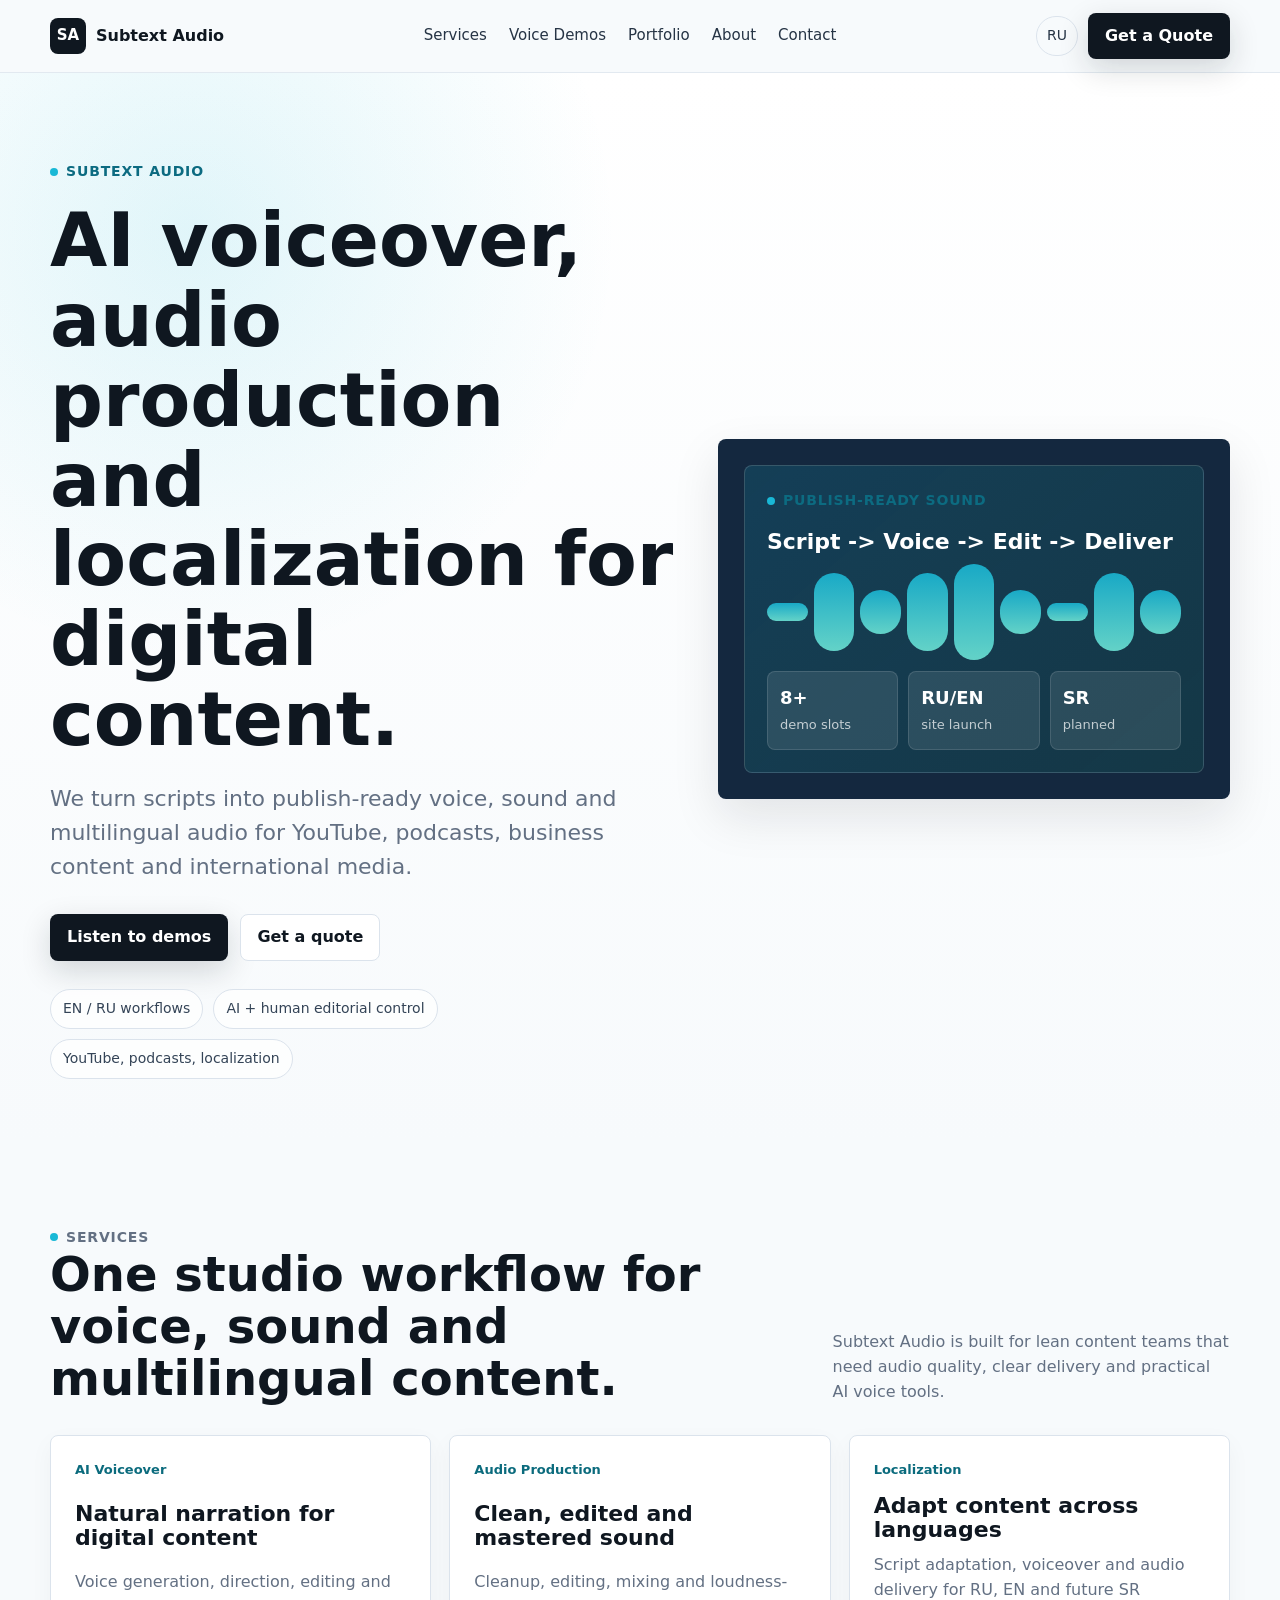
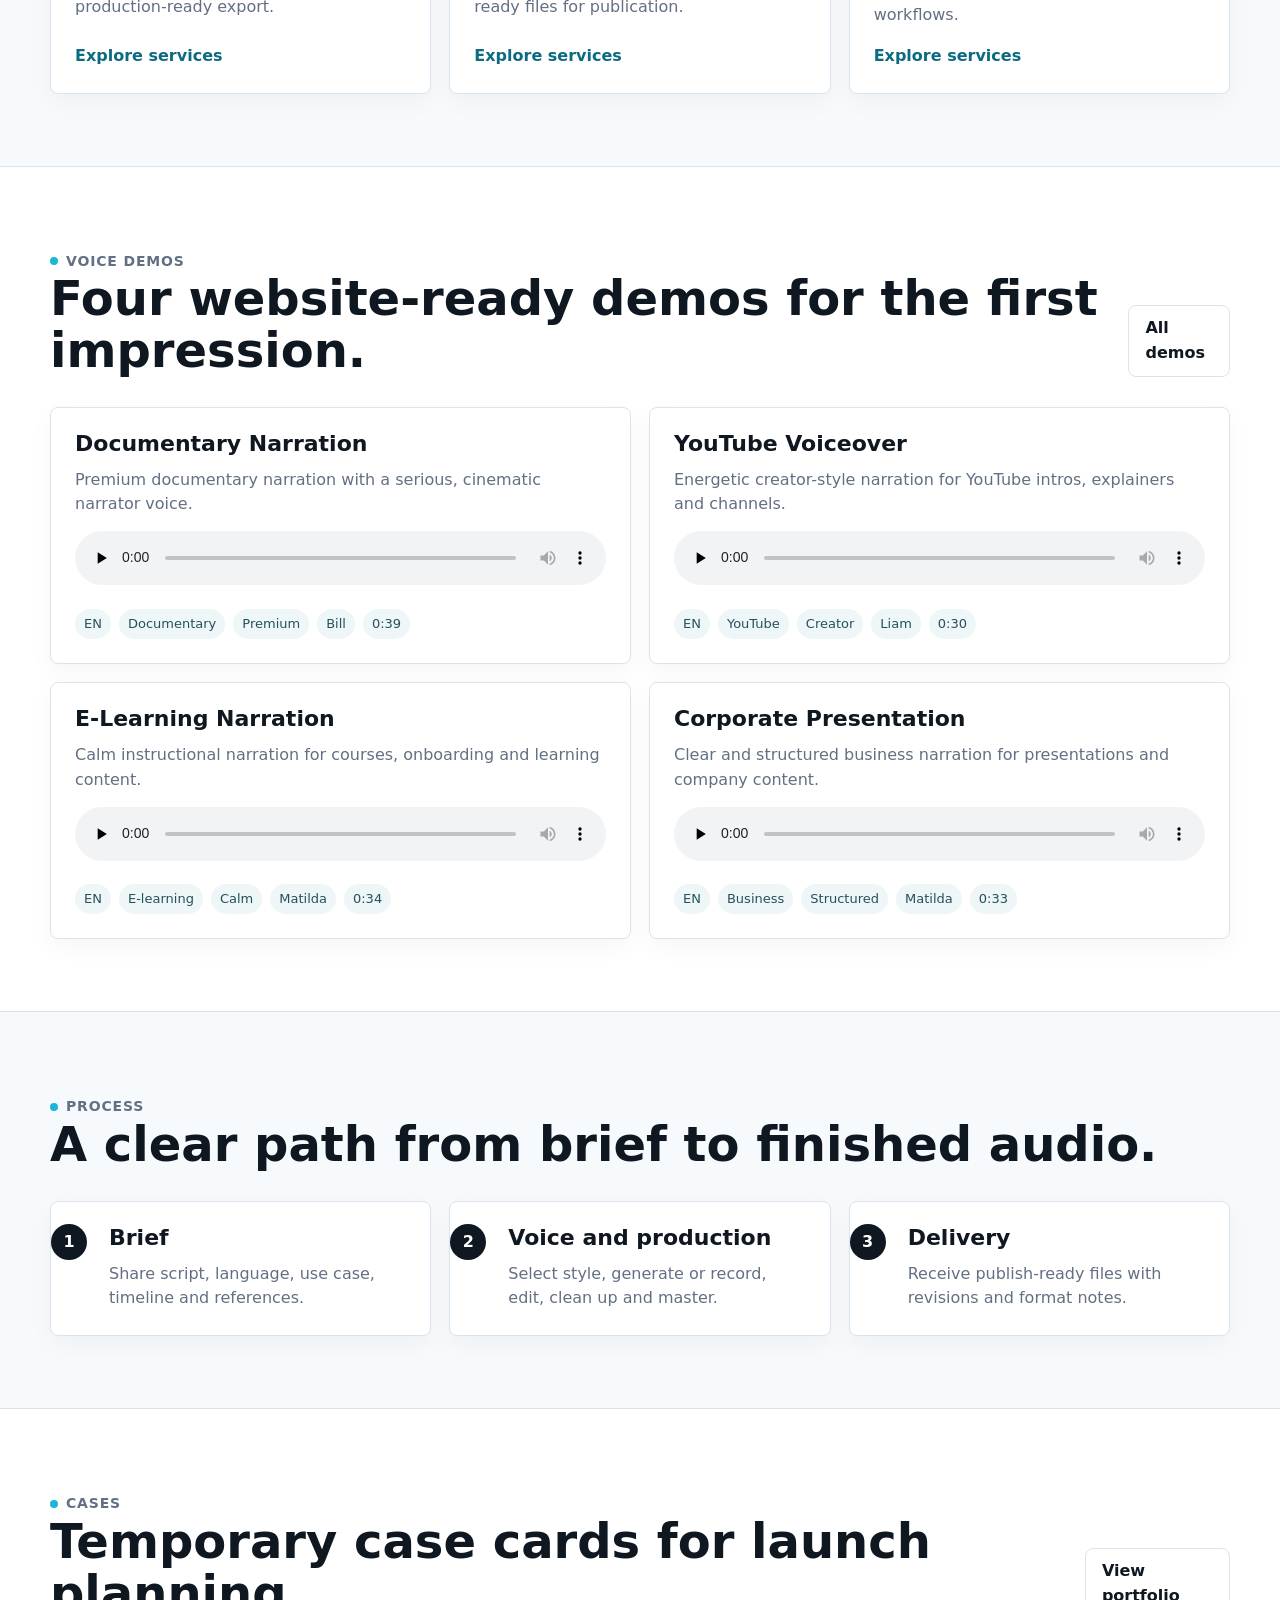
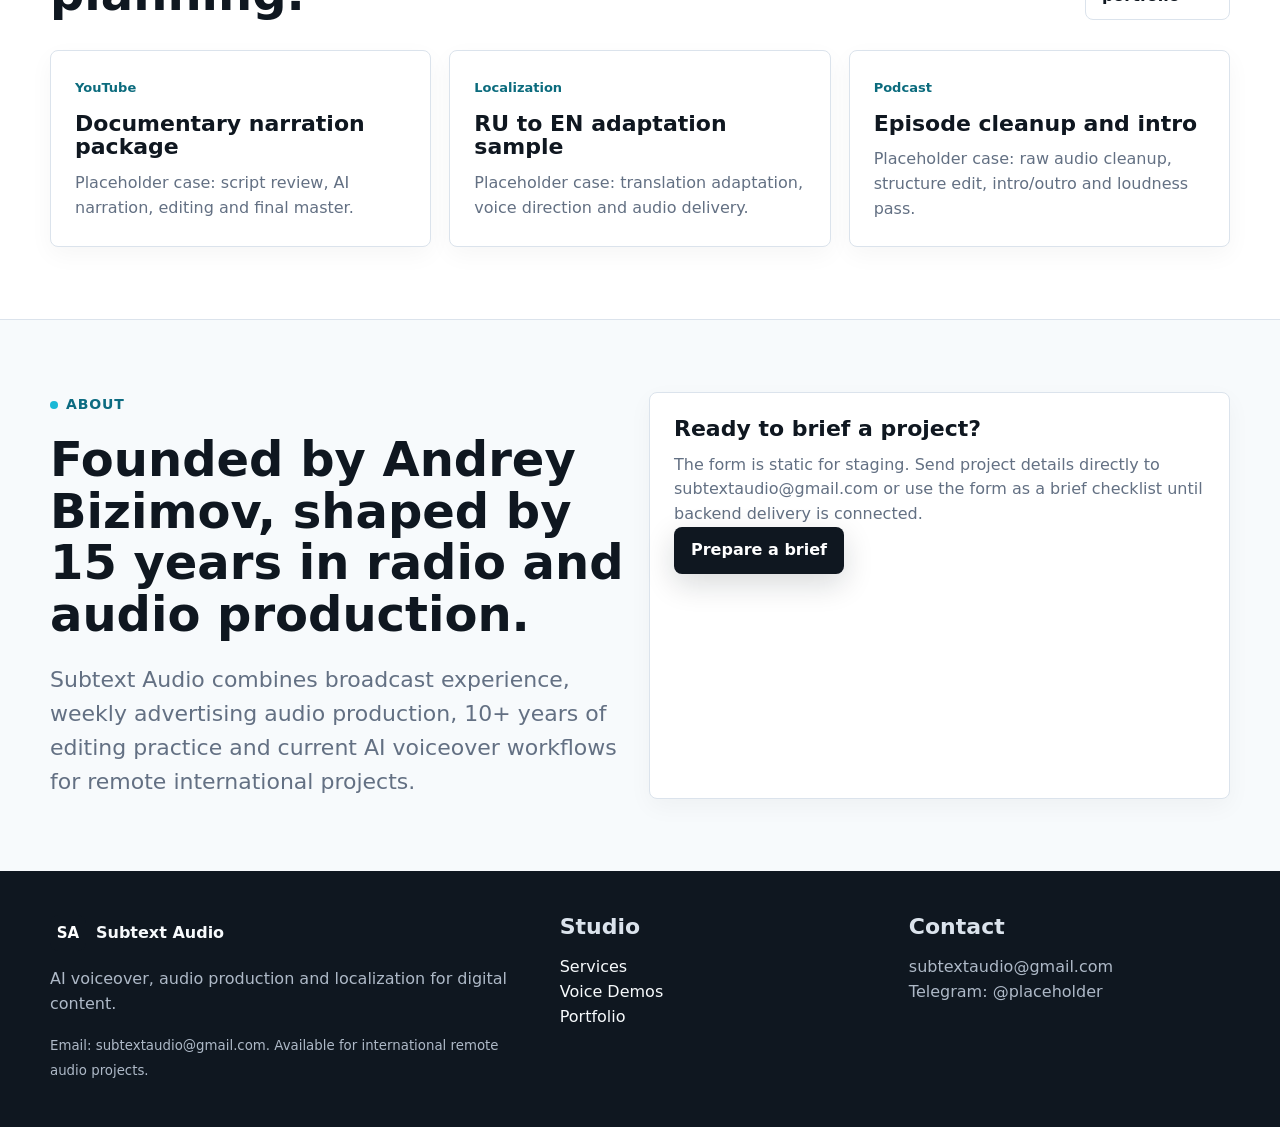
==== index.html @ ca8faf4f "Add files via upload" ====
﻿<!doctype html>
<html lang="en">
<head>
  <meta charset="utf-8">
  <meta name="viewport" content="width=device-width, initial-scale=1">
  <title>Subtext Audio - AI Voiceover, Audio Production & Localization</title>
  <meta name="description" content="AI voiceover, audio production and localization for YouTube, podcasts, business content and international media.">
  <meta name="robots" content="index, follow">
  <meta property="og:title" content="Subtext Audio - AI Voiceover, Audio Production & Localization">
  <meta property="og:description" content="AI voiceover, audio production and localization for YouTube, podcasts, business content and international media.">
  <meta property="og:type" content="website">
  <meta property="og:site_name" content="Subtext Audio">
  <link rel="icon" href="assets/images/subtext-audio-mark.svg" type="image/svg+xml">
  <link rel="stylesheet" href="assets/css/style.css">
</head>
<body>
<a class="skip-link" href="#main">Skip to content</a>
<header class="site-header">
  <div class="container navbar">
    <a class="brand" href="index.html" aria-label="Subtext Audio home"><span class="brand-mark">SA</span><span>Subtext Audio</span></a>
    <button class="menu-toggle" type="button" data-menu-toggle aria-expanded="false">Menu</button>
    <nav class="nav-links" data-nav-links aria-label="Main navigation">
      <a href="services/index.html">Services</a>
      <a href="voice-demos/index.html">Voice Demos</a>
      <a href="portfolio/index.html">Portfolio</a>
      <a href="about/index.html">About</a>
      <a href="contact/index.html">Contact</a>
    </nav>
    <div class="nav-actions">
      <a class="lang-link" href="ru/index.html">RU</a>
      <a class="button button-primary" href="contact/index.html#brief">Get a Quote</a>
    </div>
  </div>
</header>
<main id="main"><section class="hero"><div class="container hero-grid"><div><p class="eyebrow">Subtext Audio</p><h1>AI voiceover, audio production and localization for digital content.</h1><p class="lede">We turn scripts into publish-ready voice, sound and multilingual audio for YouTube, podcasts, business content and international media.</p><div class="hero-actions"><a class="button button-primary" href="voice-demos/index.html">Listen to demos</a><a class="button button-secondary" href="contact/index.html#brief">Get a quote</a></div><div class="trust-row"><span class="pill">EN / RU workflows</span><span class="pill">AI + human editorial control</span><span class="pill">YouTube, podcasts, localization</span></div></div><div class="sound-panel"><div class="screen"><div><p class="eyebrow">Publish-ready sound</p><h3>Script -> Voice -> Edit -> Deliver</h3></div><div class="wave" aria-hidden="true"><span></span><span></span><span></span><span></span><span></span><span></span><span></span><span></span><span></span></div><div class="panel-meta"><div><strong>8+</strong><span>demo slots</span></div><div><strong>RU/EN</strong><span>site launch</span></div><div><strong>SR</strong><span>planned</span></div></div></div></div></div></section>
<section class="section"><div class="container"><div class="section-head"><div><p class="eyebrow">Services</p><h2>One studio workflow for voice, sound and multilingual content.</h2></div><p>Subtext Audio is built for lean content teams that need audio quality, clear delivery and practical AI voice tools.</p></div><div class="grid grid-3"><article class="card service-card"><span class="tag">AI Voiceover</span><h3>Natural narration for digital content</h3><p>Voice generation, direction, editing and production-ready export.</p><a class="link-arrow" href="services/index.html">Explore services</a></article><article class="card service-card"><span class="tag">Audio Production</span><h3>Clean, edited and mastered sound</h3><p>Cleanup, editing, mixing and loudness-ready files for publication.</p><a class="link-arrow" href="services/index.html">Explore services</a></article><article class="card service-card"><span class="tag">Localization</span><h3>Adapt content across languages</h3><p>Script adaptation, voiceover and audio delivery for RU, EN and future SR workflows.</p><a class="link-arrow" href="services/index.html">Explore services</a></article></div></div></section>
<section class="section band"><div class="container"><div class="section-head"><div><p class="eyebrow">Voice demos</p><h2>Four website-ready demos for the first impression.</h2></div><a class="button button-secondary" href="voice-demos/index.html">All demos</a></div><div class="grid grid-2"><article class="card audio-card"><h3>Documentary Narration</h3><p>Premium documentary narration with a serious, cinematic narrator voice.</p><audio controls preload="none" src="assets/audio/documentary-narration-bill-northern-sea.mp3"></audio><div class="meta"><span>EN</span><span>Documentary</span><span>Premium</span><span>Bill</span><span>0:39</span></div></article><article class="card audio-card"><h3>YouTube Voiceover</h3><p>Energetic creator-style narration for YouTube intros, explainers and channels.</p><audio controls preload="none" src="assets/audio/youtube-voiceover-liam-history-intro.mp3"></audio><div class="meta"><span>EN</span><span>YouTube</span><span>Creator</span><span>Liam</span><span>0:30</span></div></article><article class="card audio-card"><h3>E-Learning Narration</h3><p>Calm instructional narration for courses, onboarding and learning content.</p><audio controls preload="none" src="assets/audio/e-learning-narration-matilda-learning-plan.mp3"></audio><div class="meta"><span>EN</span><span>E-learning</span><span>Calm</span><span>Matilda</span><span>0:34</span></div></article><article class="card audio-card"><h3>Corporate Presentation</h3><p>Clear and structured business narration for presentations and company content.</p><audio controls preload="none" src="assets/audio/corporate-presentation-matilda-strategy.mp3"></audio><div class="meta"><span>EN</span><span>Business</span><span>Structured</span><span>Matilda</span><span>0:33</span></div></article></div></div></section>
<section class="section"><div class="container"><div class="section-head"><div><p class="eyebrow">Process</p><h2>A clear path from brief to finished audio.</h2></div></div><div class="grid grid-3 steps"><article class="card step"><h3>Brief</h3><p>Share script, language, use case, timeline and references.</p></article><article class="card step"><h3>Voice and production</h3><p>Select style, generate or record, edit, clean up and master.</p></article><article class="card step"><h3>Delivery</h3><p>Receive publish-ready files with revisions and format notes.</p></article></div></div></section>
<section class="section band"><div class="container"><div class="section-head"><div><p class="eyebrow">Cases</p><h2>Temporary case cards for launch planning.</h2></div><a class="button button-secondary" href="portfolio/index.html">View portfolio</a></div><div class="grid grid-3"><article class="card"><span class="tag">YouTube</span><h3>Documentary narration package</h3><p>Placeholder case: script review, AI narration, editing and final master.</p></article><article class="card"><span class="tag">Localization</span><h3>RU to EN adaptation sample</h3><p>Placeholder case: translation adaptation, voice direction and audio delivery.</p></article><article class="card"><span class="tag">Podcast</span><h3>Episode cleanup and intro</h3><p>Placeholder case: raw audio cleanup, structure edit, intro/outro and loudness pass.</p></article></div></div></section>
<section class="section"><div class="container grid grid-2"><div><p class="eyebrow">About</p><h2>Founded by Andrey Bizimov, shaped by 15 years in radio and audio production.</h2><p class="lede">Subtext Audio combines broadcast experience, weekly advertising audio production, 10+ years of editing practice and current AI voiceover workflows for remote international projects.</p></div><div class="card"><h3>Ready to brief a project?</h3><p>The form is static for staging. Send project details directly to subtextaudio@gmail.com or use the form as a brief checklist until backend delivery is connected.</p><a class="button button-primary" href="contact/index.html#brief">Prepare a brief</a></div></div></section></main>
<footer class="footer">
  <div class="container footer-grid">
    <div>
      <a class="brand" href="index.html"><span class="brand-mark">SA</span><span>Subtext Audio</span></a>
      <p>AI voiceover, audio production and localization for digital content.</p>
      <small>Email: subtextaudio@gmail.com. Available for international remote audio projects.</small>
    </div>
    <div><h3>Studio</h3><p><a href="services/index.html">Services</a><br><a href="voice-demos/index.html">Voice Demos</a><br><a href="portfolio/index.html">Portfolio</a></p></div>
    <div><h3>Contact</h3><p>subtextaudio@gmail.com<br>Telegram: @placeholder</p></div>
  </div>
</footer>
<script src="assets/js/main.js"></script>
</body>
</html>
---- assets/css/style.css ----
﻿:root{--ink:#0f1720;--muted:#637083;--line:#dbe3ec;--paper:#f7fafc;--white:#fff;--cyan:#19b8d6;--green:#18a77a;--navy:#14283f;--shadow:0 18px 48px rgba(15,23,32,.10);--radius:8px;--max:1180px}*{box-sizing:border-box}html{scroll-behavior:smooth}body{margin:0;font-family:Inter,ui-sans-serif,system-ui,-apple-system,BlinkMacSystemFont,"Segoe UI",sans-serif;color:var(--ink);background:var(--paper);line-height:1.55}a{color:inherit;text-decoration:none}img,svg{max-width:100%;display:block}.container{width:min(100% - 40px,var(--max));margin:0 auto}.skip-link{position:absolute;left:-999px;top:8px;background:var(--ink);color:#fff;padding:8px 12px;z-index:20}.skip-link:focus{left:8px}.site-header{position:sticky;top:0;z-index:10;background:rgba(247,250,252,.92);backdrop-filter:blur(14px);border-bottom:1px solid rgba(219,227,236,.75)}.navbar{min-height:72px;display:flex;align-items:center;justify-content:space-between;gap:24px}.brand{display:flex;align-items:center;gap:10px;font-weight:760}.brand-mark{width:36px;height:36px;border-radius:8px;background:var(--ink);color:#fff;display:grid;place-items:center;font-size:15px}.nav-links{display:flex;align-items:center;gap:22px;font-size:15px;color:#263445}.nav-links a[aria-current=page]{color:var(--ink);font-weight:700}.nav-actions{display:flex;align-items:center;gap:10px}.lang-link{border:1px solid var(--line);padding:8px 10px;border-radius:999px;color:#263445;font-size:14px}.menu-toggle{display:none;border:1px solid var(--line);background:var(--white);border-radius:var(--radius);padding:8px 10px}.button{display:inline-flex;align-items:center;justify-content:center;min-height:42px;border-radius:var(--radius);padding:10px 16px;font-weight:750;border:1px solid transparent;cursor:pointer;transition:transform .16s ease,box-shadow .16s ease,background .16s ease}.button:hover{transform:translateY(-1px)}.button-primary{background:var(--ink);color:#fff;box-shadow:0 10px 30px rgba(15,23,32,.16)}.button-secondary{background:#fff;color:var(--ink);border-color:var(--line)}.hero{padding:86px 0 64px;background:radial-gradient(circle at 15% 15%,rgba(25,184,214,.13),transparent 30%),linear-gradient(180deg,#fff 0%,var(--paper) 100%)}.hero-grid{display:grid;grid-template-columns:minmax(0,1.1fr) minmax(330px,.9fr);gap:42px;align-items:center}.eyebrow{display:inline-flex;align-items:center;gap:8px;margin:0 0 18px;color:#0c6b81;font-weight:760;font-size:14px;text-transform:uppercase;letter-spacing:.06em}.eyebrow:before{content:"";width:8px;height:8px;border-radius:99px;background:var(--cyan)}h1,h2,h3{line-height:1.08;letter-spacing:0;margin:0}h1{font-size:clamp(42px,6vw,74px);max-width:920px}h2{font-size:clamp(30px,4vw,48px)}h3{font-size:22px}.lede{margin:22px 0 0;color:var(--muted);font-size:clamp(18px,2.1vw,22px);max-width:720px}.hero-actions{display:flex;flex-wrap:wrap;gap:12px;margin-top:30px}.trust-row{display:flex;flex-wrap:wrap;gap:10px;margin-top:28px}.pill{border:1px solid var(--line);background:rgba(255,255,255,.76);border-radius:999px;padding:8px 12px;color:#344457;font-size:14px}.sound-panel{background:var(--navy);color:#fff;border-radius:8px;padding:26px;box-shadow:var(--shadow);overflow:hidden}.sound-panel .screen{min-height:290px;border:1px solid rgba(255,255,255,.15);border-radius:8px;background:linear-gradient(140deg,rgba(25,184,214,.16),rgba(24,167,122,.12));padding:22px;display:flex;flex-direction:column;justify-content:space-between}.wave{display:flex;align-items:center;gap:6px;min-height:118px}.wave span{flex:1;border-radius:999px;background:linear-gradient(180deg,var(--cyan),#6ee7d8);min-height:18px;animation:pulse 2.8s ease-in-out infinite;opacity:.88}.wave span:nth-child(2n){min-height:78px;animation-delay:.2s}.wave span:nth-child(3n){min-height:44px;animation-delay:.4s}.wave span:nth-child(5n){min-height:96px;animation-delay:.6s}@keyframes pulse{0%,100%{transform:scaleY(.72)}50%{transform:scaleY(1)}}.panel-meta{display:grid;grid-template-columns:repeat(3,1fr);gap:10px}.panel-meta div{background:rgba(255,255,255,.10);border:1px solid rgba(255,255,255,.12);border-radius:8px;padding:12px}.panel-meta strong{display:block;font-size:18px}.panel-meta span{color:rgba(255,255,255,.72);font-size:13px}.section{padding:72px 0}.section-head{display:flex;justify-content:space-between;gap:24px;align-items:end;margin-bottom:30px}.section-head p{max-width:620px;color:var(--muted);margin:12px 0 0}.grid{display:grid;gap:18px}.grid-3{grid-template-columns:repeat(3,1fr)}.grid-2{grid-template-columns:repeat(2,1fr)}.card{background:var(--white);border:1px solid var(--line);border-radius:var(--radius);padding:24px;box-shadow:0 8px 24px rgba(15,23,32,.04)}.card p{color:var(--muted);margin:12px 0 0}.card .tag{display:inline-block;color:#0b6b7d;font-weight:760;font-size:13px;margin-bottom:14px}.service-card{min-height:220px;display:flex;flex-direction:column;justify-content:space-between}.link-arrow{color:#0c6b81;font-weight:760;margin-top:16px;display:inline-flex}.audio-card audio{width:100%;margin-top:14px}.meta{display:flex;flex-wrap:wrap;gap:8px;margin-top:16px}.meta span{background:#eef6f8;color:#25515c;border-radius:999px;padding:5px 9px;font-size:13px}.band{background:#fff;border-top:1px solid var(--line);border-bottom:1px solid var(--line)}.steps{counter-reset:step}.step{position:relative;padding-left:58px}.step:before{counter-increment:step;content:counter(step);position:absolute;left:0;top:22px;width:36px;height:36px;border-radius:999px;background:var(--ink);color:#fff;display:grid;place-items:center;font-weight:800}.page-hero{padding:64px 0 42px;background:#fff;border-bottom:1px solid var(--line)}.page-hero h1{font-size:clamp(38px,5vw,64px)}.form{display:grid;gap:14px}.form label{display:grid;gap:7px;font-weight:700;color:#253246}.form input,.form select,.form textarea{width:100%;border:1px solid var(--line);border-radius:var(--radius);padding:12px 13px;font:inherit;background:#fff;color:var(--ink)}.form textarea{min-height:130px;resize:vertical}.notice{background:#eef9f7;border:1px solid #bfeae2;color:#155243;padding:14px;border-radius:var(--radius)}.footer{background:var(--ink);color:#dbe3ec;padding:44px 0}.footer-grid{display:grid;grid-template-columns:1.2fr .8fr .8fr;gap:28px}.footer a{color:#f7fafc}.footer small,.footer p{color:#aeb9c7}@media(max-width:900px){.container{width:min(100% - 28px,var(--max))}.navbar{flex-wrap:wrap;padding:14px 0}.menu-toggle{display:inline-flex}.nav-links{display:none;width:100%;flex-direction:column;align-items:flex-start;gap:12px;padding:12px 0 4px}.nav-links.is-open{display:flex}.nav-actions{margin-left:auto}.hero{padding:54px 0 44px}.hero-grid,.grid-3,.grid-2,.footer-grid{grid-template-columns:1fr}.sound-panel .screen{min-height:230px}.section{padding:52px 0}.section-head{display:block}}@media(max-width:560px){h1{font-size:40px}.hero-actions .button,.nav-actions .button{width:100%}.nav-actions{width:100%;display:grid;grid-template-columns:1fr 1fr}.panel-meta{grid-template-columns:1fr}.card{padding:20px}}
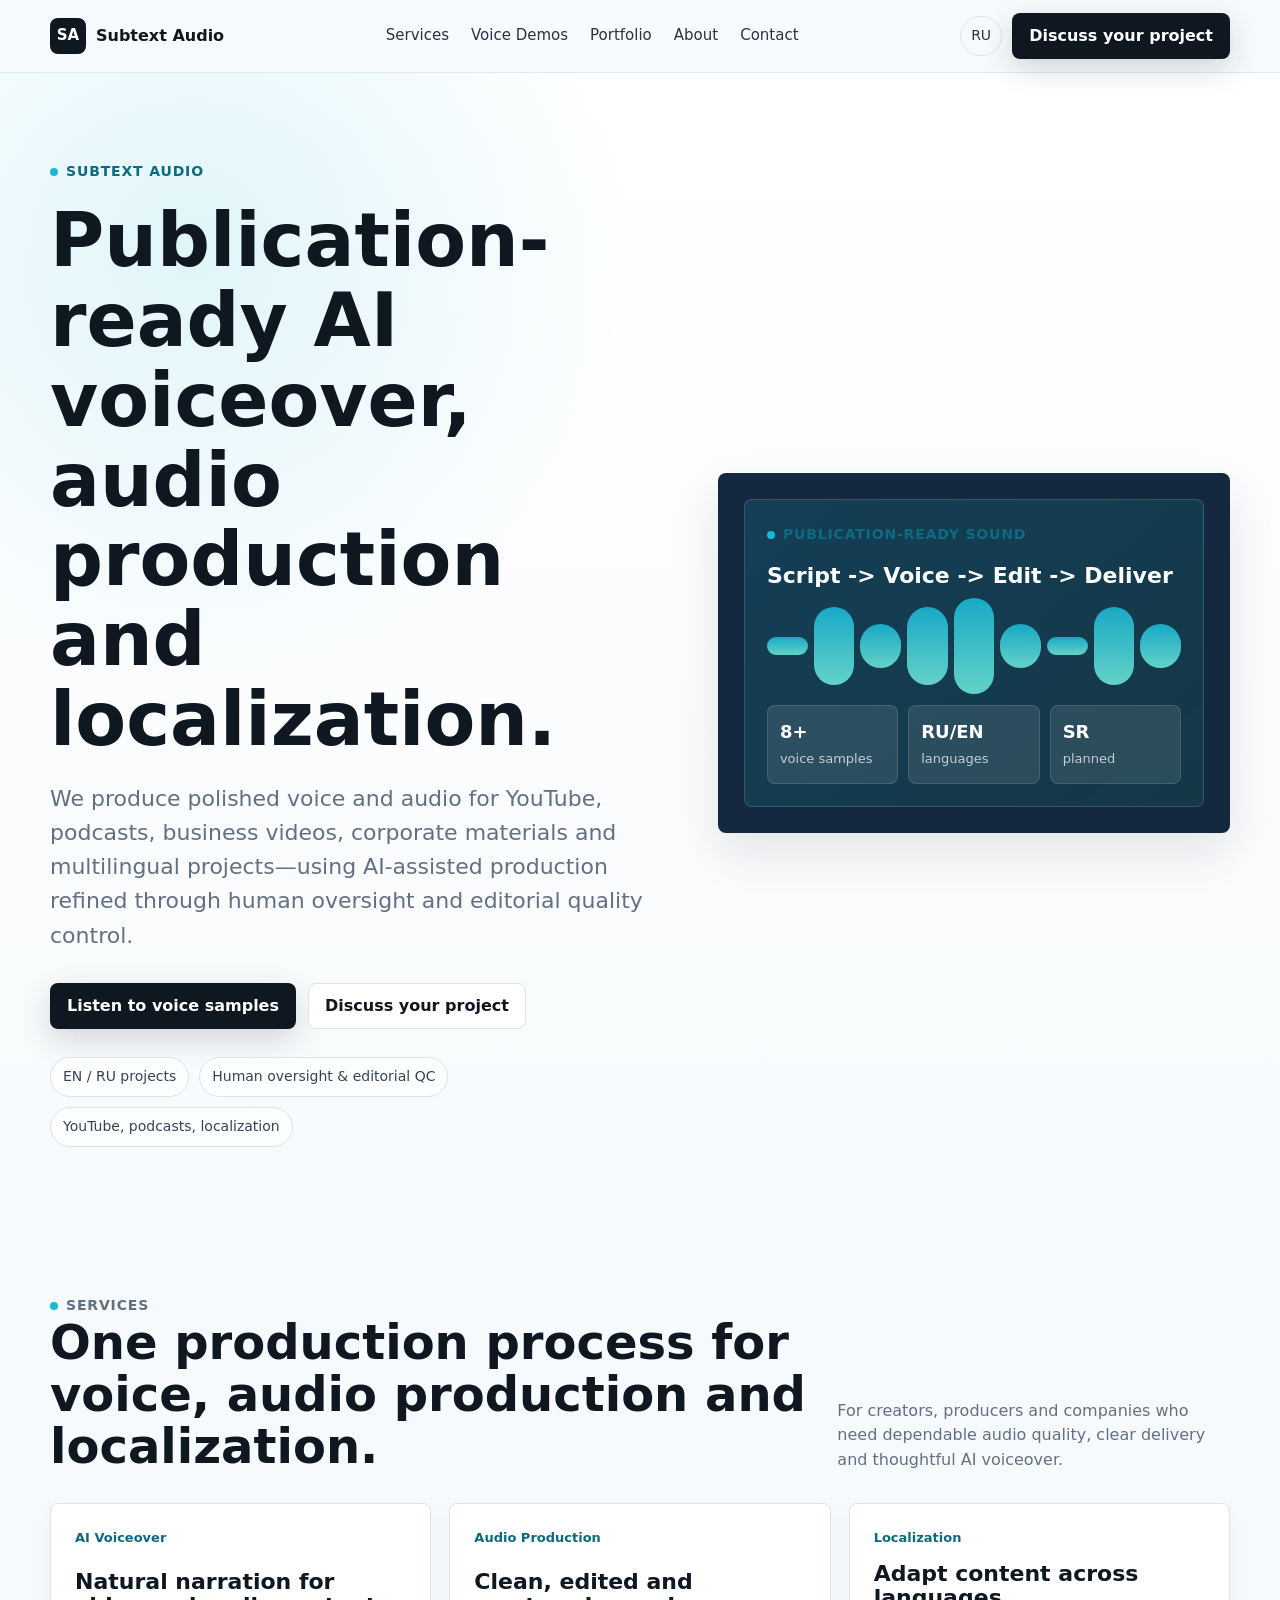
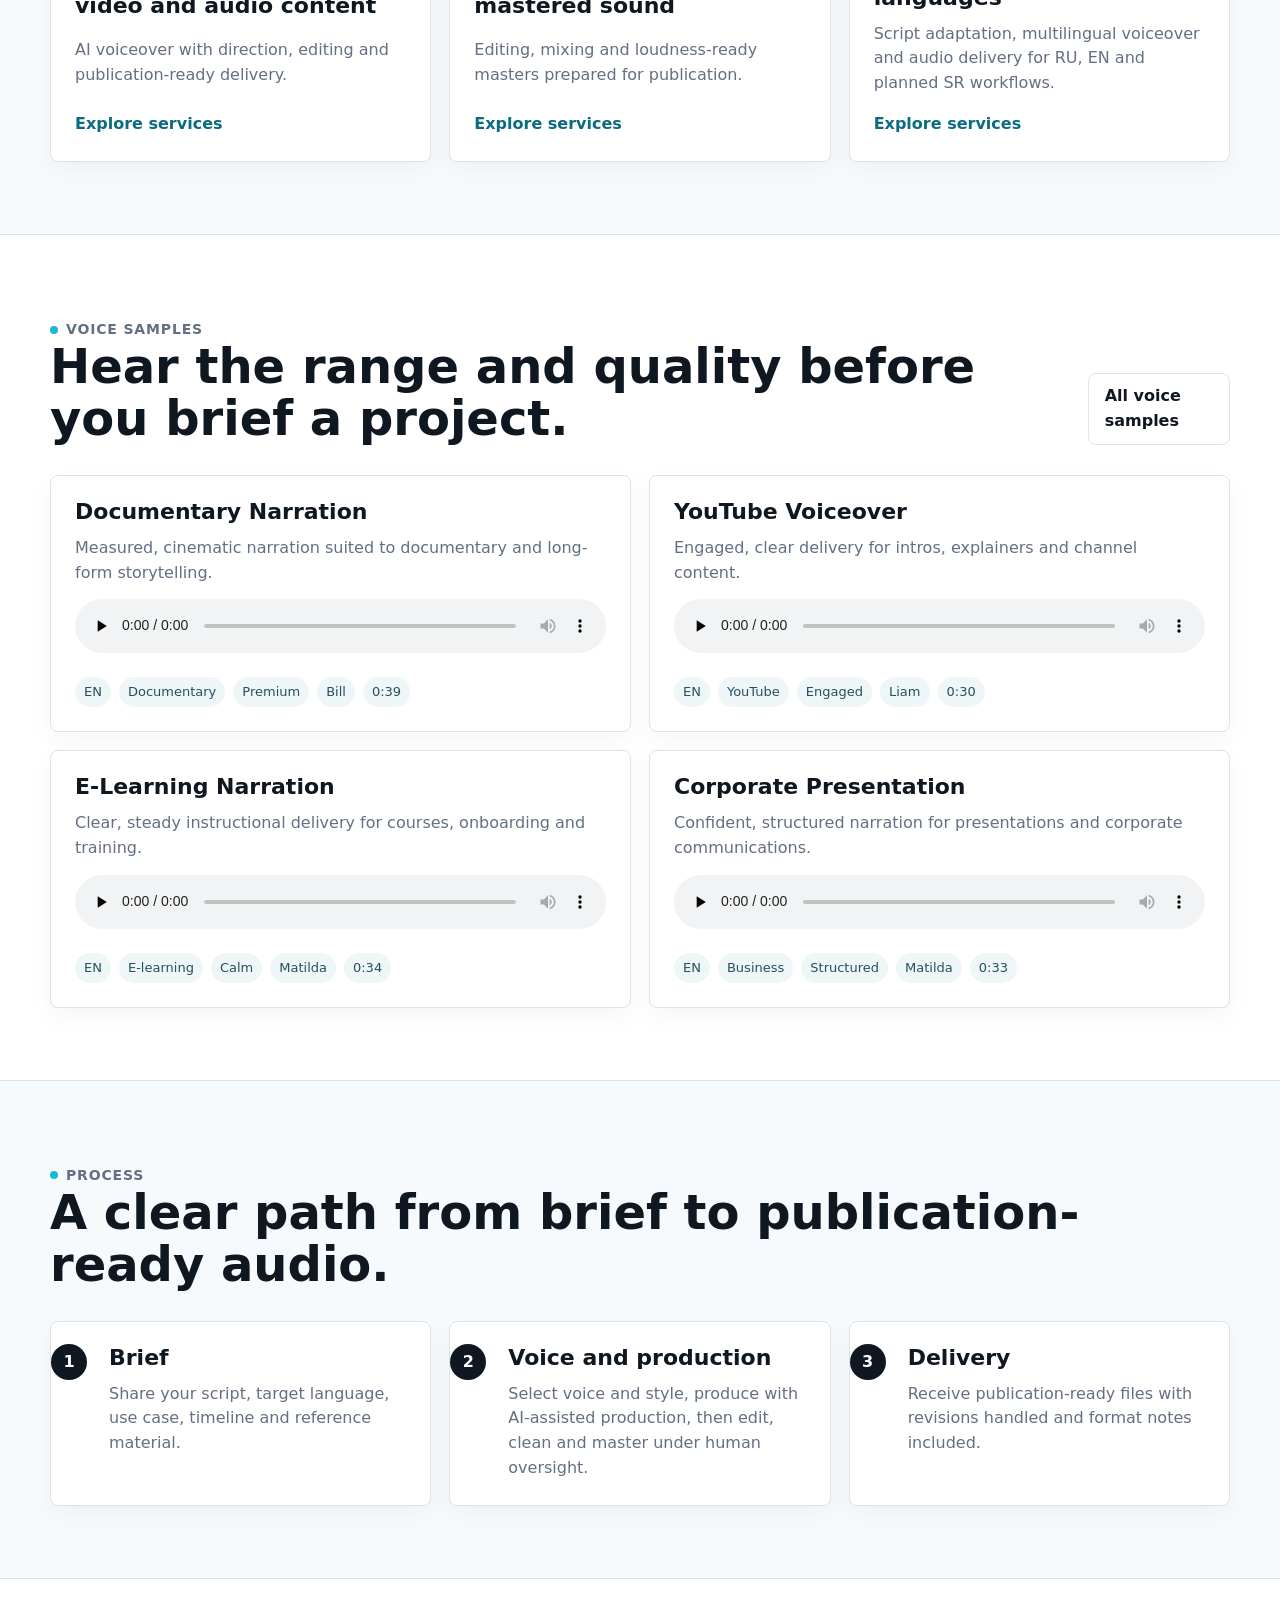
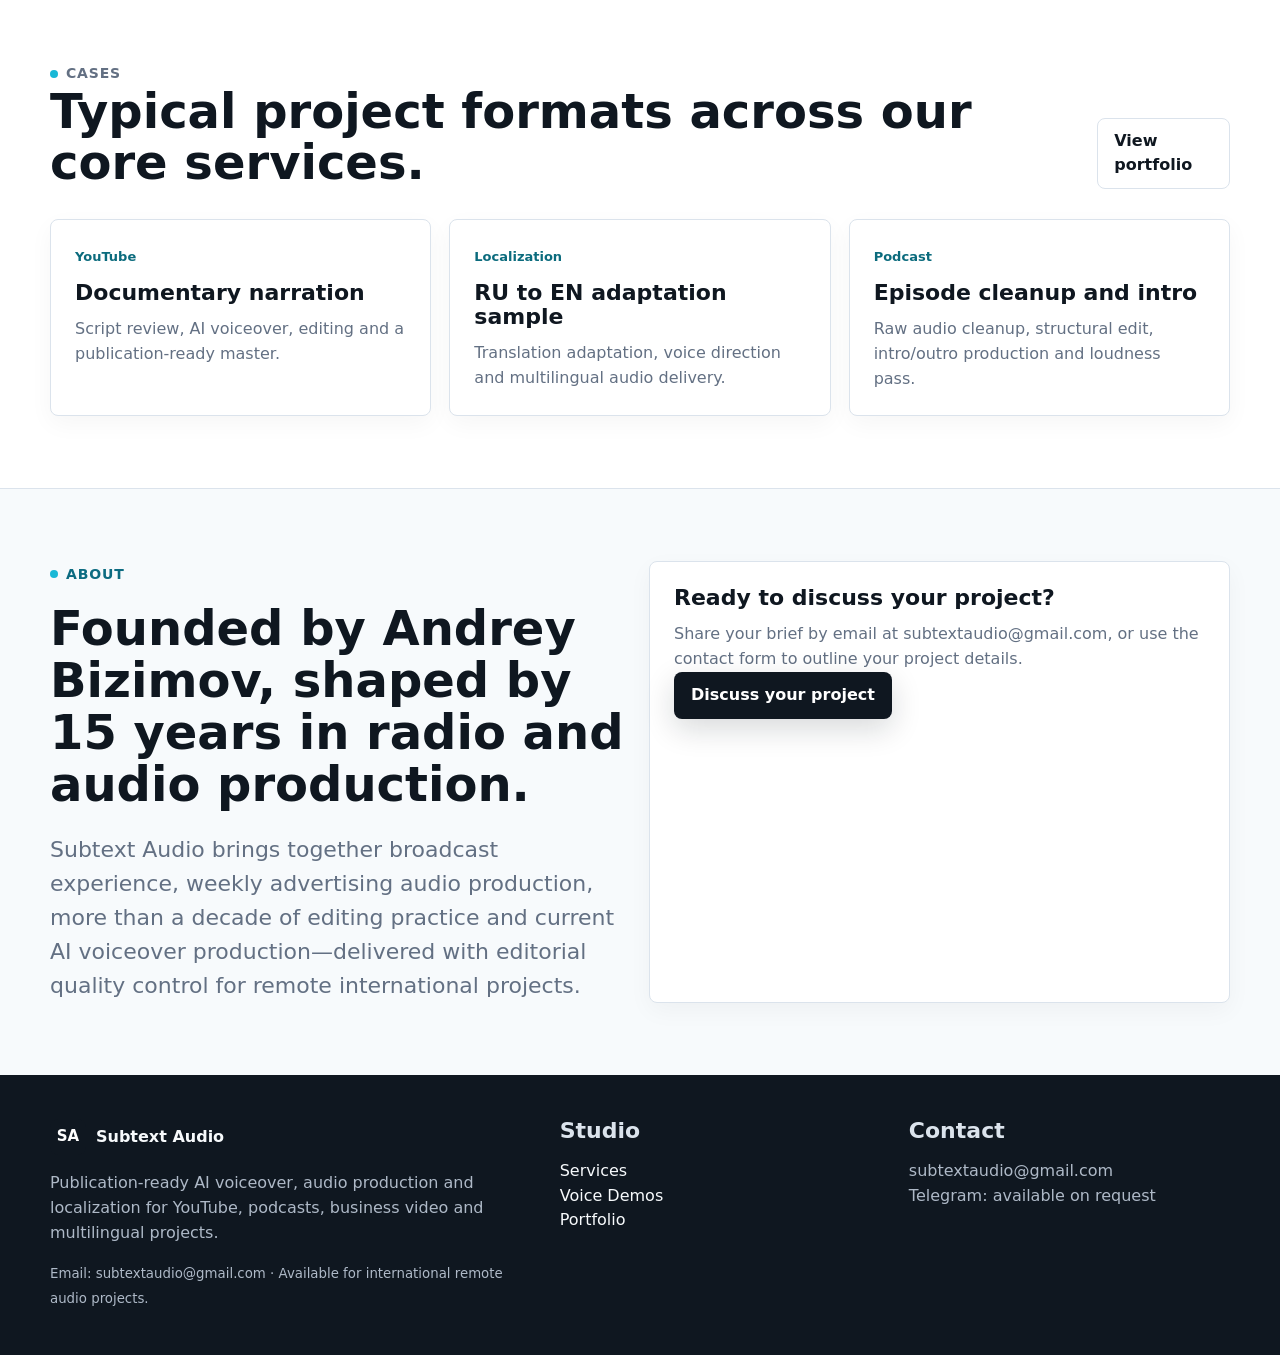
==== commit 88b26d0c: "Finalize Russian and English website copy Co-authored-by: Cursor <cursoragent@cursor.com>" ====
--- a/index.html
+++ b/index.html
@@ -3,11 +3,11 @@
 <head>
   <meta charset="utf-8">
   <meta name="viewport" content="width=device-width, initial-scale=1">
-  <title>Subtext Audio - AI Voiceover, Audio Production & Localization</title>
-  <meta name="description" content="AI voiceover, audio production and localization for YouTube, podcasts, business content and international media.">
+  <title>Subtext Audio | AI Voiceover, Audio Production & Localization</title>
+  <meta name="description" content="Publication-ready AI voiceover, audio production and localization for YouTube, podcasts, business video and multilingual projects—with human oversight and editorial quality control.">
   <meta name="robots" content="index, follow">
-  <meta property="og:title" content="Subtext Audio - AI Voiceover, Audio Production & Localization">
-  <meta property="og:description" content="AI voiceover, audio production and localization for YouTube, podcasts, business content and international media.">
+  <meta property="og:title" content="Subtext Audio | AI Voiceover, Audio Production & Localization">
+  <meta property="og:description" content="Publication-ready AI voiceover, audio production and localization for YouTube, podcasts, business video and multilingual projects—with human oversight and editorial quality control.">
   <meta property="og:type" content="website">
   <meta property="og:site_name" content="Subtext Audio">
   <link rel="icon" href="assets/images/subtext-audio-mark.svg" type="image/svg+xml">
@@ -28,29 +28,29 @@
     </nav>
     <div class="nav-actions">
       <a class="lang-link" href="ru/index.html">RU</a>
-      <a class="button button-primary" href="contact/index.html#brief">Get a Quote</a>
+      <a class="button button-primary" href="contact/index.html#brief">Discuss your project</a>
     </div>
   </div>
 </header>
-<main id="main"><section class="hero"><div class="container hero-grid"><div><p class="eyebrow">Subtext Audio</p><h1>AI voiceover, audio production and localization for digital content.</h1><p class="lede">We turn scripts into publish-ready voice, sound and multilingual audio for YouTube, podcasts, business content and international media.</p><div class="hero-actions"><a class="button button-primary" href="voice-demos/index.html">Listen to demos</a><a class="button button-secondary" href="contact/index.html#brief">Get a quote</a></div><div class="trust-row"><span class="pill">EN / RU workflows</span><span class="pill">AI + human editorial control</span><span class="pill">YouTube, podcasts, localization</span></div></div><div class="sound-panel"><div class="screen"><div><p class="eyebrow">Publish-ready sound</p><h3>Script -> Voice -> Edit -> Deliver</h3></div><div class="wave" aria-hidden="true"><span></span><span></span><span></span><span></span><span></span><span></span><span></span><span></span><span></span></div><div class="panel-meta"><div><strong>8+</strong><span>demo slots</span></div><div><strong>RU/EN</strong><span>site launch</span></div><div><strong>SR</strong><span>planned</span></div></div></div></div></div></section>
-<section class="section"><div class="container"><div class="section-head"><div><p class="eyebrow">Services</p><h2>One studio workflow for voice, sound and multilingual content.</h2></div><p>Subtext Audio is built for lean content teams that need audio quality, clear delivery and practical AI voice tools.</p></div><div class="grid grid-3"><article class="card service-card"><span class="tag">AI Voiceover</span><h3>Natural narration for digital content</h3><p>Voice generation, direction, editing and production-ready export.</p><a class="link-arrow" href="services/index.html">Explore services</a></article><article class="card service-card"><span class="tag">Audio Production</span><h3>Clean, edited and mastered sound</h3><p>Cleanup, editing, mixing and loudness-ready files for publication.</p><a class="link-arrow" href="services/index.html">Explore services</a></article><article class="card service-card"><span class="tag">Localization</span><h3>Adapt content across languages</h3><p>Script adaptation, voiceover and audio delivery for RU, EN and future SR workflows.</p><a class="link-arrow" href="services/index.html">Explore services</a></article></div></div></section>
-<section class="section band"><div class="container"><div class="section-head"><div><p class="eyebrow">Voice demos</p><h2>Four website-ready demos for the first impression.</h2></div><a class="button button-secondary" href="voice-demos/index.html">All demos</a></div><div class="grid grid-2"><article class="card audio-card"><h3>Documentary Narration</h3><p>Premium documentary narration with a serious, cinematic narrator voice.</p><audio controls preload="none" src="assets/audio/documentary-narration-bill-northern-sea.mp3"></audio><div class="meta"><span>EN</span><span>Documentary</span><span>Premium</span><span>Bill</span><span>0:39</span></div></article><article class="card audio-card"><h3>YouTube Voiceover</h3><p>Energetic creator-style narration for YouTube intros, explainers and channels.</p><audio controls preload="none" src="assets/audio/youtube-voiceover-liam-history-intro.mp3"></audio><div class="meta"><span>EN</span><span>YouTube</span><span>Creator</span><span>Liam</span><span>0:30</span></div></article><article class="card audio-card"><h3>E-Learning Narration</h3><p>Calm instructional narration for courses, onboarding and learning content.</p><audio controls preload="none" src="assets/audio/e-learning-narration-matilda-learning-plan.mp3"></audio><div class="meta"><span>EN</span><span>E-learning</span><span>Calm</span><span>Matilda</span><span>0:34</span></div></article><article class="card audio-card"><h3>Corporate Presentation</h3><p>Clear and structured business narration for presentations and company content.</p><audio controls preload="none" src="assets/audio/corporate-presentation-matilda-strategy.mp3"></audio><div class="meta"><span>EN</span><span>Business</span><span>Structured</span><span>Matilda</span><span>0:33</span></div></article></div></div></section>
-<section class="section"><div class="container"><div class="section-head"><div><p class="eyebrow">Process</p><h2>A clear path from brief to finished audio.</h2></div></div><div class="grid grid-3 steps"><article class="card step"><h3>Brief</h3><p>Share script, language, use case, timeline and references.</p></article><article class="card step"><h3>Voice and production</h3><p>Select style, generate or record, edit, clean up and master.</p></article><article class="card step"><h3>Delivery</h3><p>Receive publish-ready files with revisions and format notes.</p></article></div></div></section>
-<section class="section band"><div class="container"><div class="section-head"><div><p class="eyebrow">Cases</p><h2>Temporary case cards for launch planning.</h2></div><a class="button button-secondary" href="portfolio/index.html">View portfolio</a></div><div class="grid grid-3"><article class="card"><span class="tag">YouTube</span><h3>Documentary narration package</h3><p>Placeholder case: script review, AI narration, editing and final master.</p></article><article class="card"><span class="tag">Localization</span><h3>RU to EN adaptation sample</h3><p>Placeholder case: translation adaptation, voice direction and audio delivery.</p></article><article class="card"><span class="tag">Podcast</span><h3>Episode cleanup and intro</h3><p>Placeholder case: raw audio cleanup, structure edit, intro/outro and loudness pass.</p></article></div></div></section>
-<section class="section"><div class="container grid grid-2"><div><p class="eyebrow">About</p><h2>Founded by Andrey Bizimov, shaped by 15 years in radio and audio production.</h2><p class="lede">Subtext Audio combines broadcast experience, weekly advertising audio production, 10+ years of editing practice and current AI voiceover workflows for remote international projects.</p></div><div class="card"><h3>Ready to brief a project?</h3><p>The form is static for staging. Send project details directly to subtextaudio@gmail.com or use the form as a brief checklist until backend delivery is connected.</p><a class="button button-primary" href="contact/index.html#brief">Prepare a brief</a></div></div></section></main>
+<main id="main"><section class="hero"><div class="container hero-grid"><div><p class="eyebrow">Subtext Audio</p><h1>Publication-ready AI voiceover, audio production and localization.</h1><p class="lede">We produce polished voice and audio for YouTube, podcasts, business videos, corporate materials and multilingual projects—using AI-assisted production refined through human oversight and editorial quality control.</p><div class="hero-actions"><a class="button button-primary" href="voice-demos/index.html">Listen to voice samples</a><a class="button button-secondary" href="contact/index.html#brief">Discuss your project</a></div><div class="trust-row"><span class="pill">EN / RU projects</span><span class="pill">Human oversight &amp; editorial QC</span><span class="pill">YouTube, podcasts, localization</span></div></div><div class="sound-panel"><div class="screen"><div><p class="eyebrow">Publication-ready sound</p><h3>Script -> Voice -> Edit -> Deliver</h3></div><div class="wave" aria-hidden="true"><span></span><span></span><span></span><span></span><span></span><span></span><span></span><span></span><span></span></div><div class="panel-meta"><div><strong>8+</strong><span>voice samples</span></div><div><strong>RU/EN</strong><span>languages</span></div><div><strong>SR</strong><span>planned</span></div></div></div></div></div></section>
+<section class="section"><div class="container"><div class="section-head"><div><p class="eyebrow">Services</p><h2>One production process for voice, audio production and localization.</h2></div><p>For creators, producers and companies who need dependable audio quality, clear delivery and thoughtful AI voiceover.</p></div><div class="grid grid-3"><article class="card service-card"><span class="tag">AI Voiceover</span><h3>Natural narration for video and audio content</h3><p>AI voiceover with direction, editing and publication-ready delivery.</p><a class="link-arrow" href="services/index.html">Explore services</a></article><article class="card service-card"><span class="tag">Audio Production</span><h3>Clean, edited and mastered sound</h3><p>Editing, mixing and loudness-ready masters prepared for publication.</p><a class="link-arrow" href="services/index.html">Explore services</a></article><article class="card service-card"><span class="tag">Localization</span><h3>Adapt content across languages</h3><p>Script adaptation, multilingual voiceover and audio delivery for RU, EN and planned SR workflows.</p><a class="link-arrow" href="services/index.html">Explore services</a></article></div></div></section>
+<section class="section band"><div class="container"><div class="section-head"><div><p class="eyebrow">Voice samples</p><h2>Hear the range and quality before you brief a project.</h2></div><a class="button button-secondary" href="voice-demos/index.html">All voice samples</a></div><div class="grid grid-2"><article class="card audio-card"><h3>Documentary Narration</h3><p>Measured, cinematic narration suited to documentary and long-form storytelling.</p><audio controls preload="none" src="assets/audio/documentary-narration-bill-northern-sea.mp3"></audio><div class="meta"><span>EN</span><span>Documentary</span><span>Premium</span><span>Bill</span><span>0:39</span></div></article><article class="card audio-card"><h3>YouTube Voiceover</h3><p>Engaged, clear delivery for intros, explainers and channel content.</p><audio controls preload="none" src="assets/audio/youtube-voiceover-liam-history-intro.mp3"></audio><div class="meta"><span>EN</span><span>YouTube</span><span>Engaged</span><span>Liam</span><span>0:30</span></div></article><article class="card audio-card"><h3>E-Learning Narration</h3><p>Clear, steady instructional delivery for courses, onboarding and training.</p><audio controls preload="none" src="assets/audio/e-learning-narration-matilda-learning-plan.mp3"></audio><div class="meta"><span>EN</span><span>E-learning</span><span>Calm</span><span>Matilda</span><span>0:34</span></div></article><article class="card audio-card"><h3>Corporate Presentation</h3><p>Confident, structured narration for presentations and corporate communications.</p><audio controls preload="none" src="assets/audio/corporate-presentation-matilda-strategy.mp3"></audio><div class="meta"><span>EN</span><span>Business</span><span>Structured</span><span>Matilda</span><span>0:33</span></div></article></div></div></section>
+<section class="section"><div class="container"><div class="section-head"><div><p class="eyebrow">Process</p><h2>A clear path from brief to publication-ready audio.</h2></div></div><div class="grid grid-3 steps"><article class="card step"><h3>Brief</h3><p>Share your script, target language, use case, timeline and reference material.</p></article><article class="card step"><h3>Voice and production</h3><p>Select voice and style, produce with AI-assisted production, then edit, clean and master under human oversight.</p></article><article class="card step"><h3>Delivery</h3><p>Receive publication-ready files with revisions handled and format notes included.</p></article></div></div></section>
+<section class="section band"><div class="container"><div class="section-head"><div><p class="eyebrow">Cases</p><h2>Typical project formats across our core services.</h2></div><a class="button button-secondary" href="portfolio/index.html">View portfolio</a></div><div class="grid grid-3"><article class="card"><span class="tag">YouTube</span><h3>Documentary narration</h3><p>Script review, AI voiceover, editing and a publication-ready master.</p></article><article class="card"><span class="tag">Localization</span><h3>RU to EN adaptation sample</h3><p>Translation adaptation, voice direction and multilingual audio delivery.</p></article><article class="card"><span class="tag">Podcast</span><h3>Episode cleanup and intro</h3><p>Raw audio cleanup, structural edit, intro/outro production and loudness pass.</p></article></div></div></section>
+<section class="section"><div class="container grid grid-2"><div><p class="eyebrow">About</p><h2>Founded by Andrey Bizimov, shaped by 15 years in radio and audio production.</h2><p class="lede">Subtext Audio brings together broadcast experience, weekly advertising audio production, more than a decade of editing practice and current AI voiceover production—delivered with editorial quality control for remote international projects.</p></div><div class="card"><h3>Ready to discuss your project?</h3><p>Share your brief by email at subtextaudio@gmail.com, or use the contact form to outline your project details.</p><a class="button button-primary" href="contact/index.html#brief">Discuss your project</a></div></div></section></main>
 <footer class="footer">
   <div class="container footer-grid">
     <div>
       <a class="brand" href="index.html"><span class="brand-mark">SA</span><span>Subtext Audio</span></a>
-      <p>AI voiceover, audio production and localization for digital content.</p>
-      <small>Email: subtextaudio@gmail.com. Available for international remote audio projects.</small>
+      <p>Publication-ready AI voiceover, audio production and localization for YouTube, podcasts, business video and multilingual projects.</p>
+      <small>Email: subtextaudio@gmail.com · Available for international remote audio projects.</small>
     </div>
     <div><h3>Studio</h3><p><a href="services/index.html">Services</a><br><a href="voice-demos/index.html">Voice Demos</a><br><a href="portfolio/index.html">Portfolio</a></p></div>
-    <div><h3>Contact</h3><p>subtextaudio@gmail.com<br>Telegram: @placeholder</p></div>
+    <div><h3>Contact</h3><p>subtextaudio@gmail.com<br>Telegram: available on request</p></div>
   </div>
 </footer>
 <script src="assets/js/main.js"></script>
 </body>
-</html>
-
-
+</html>
+
+
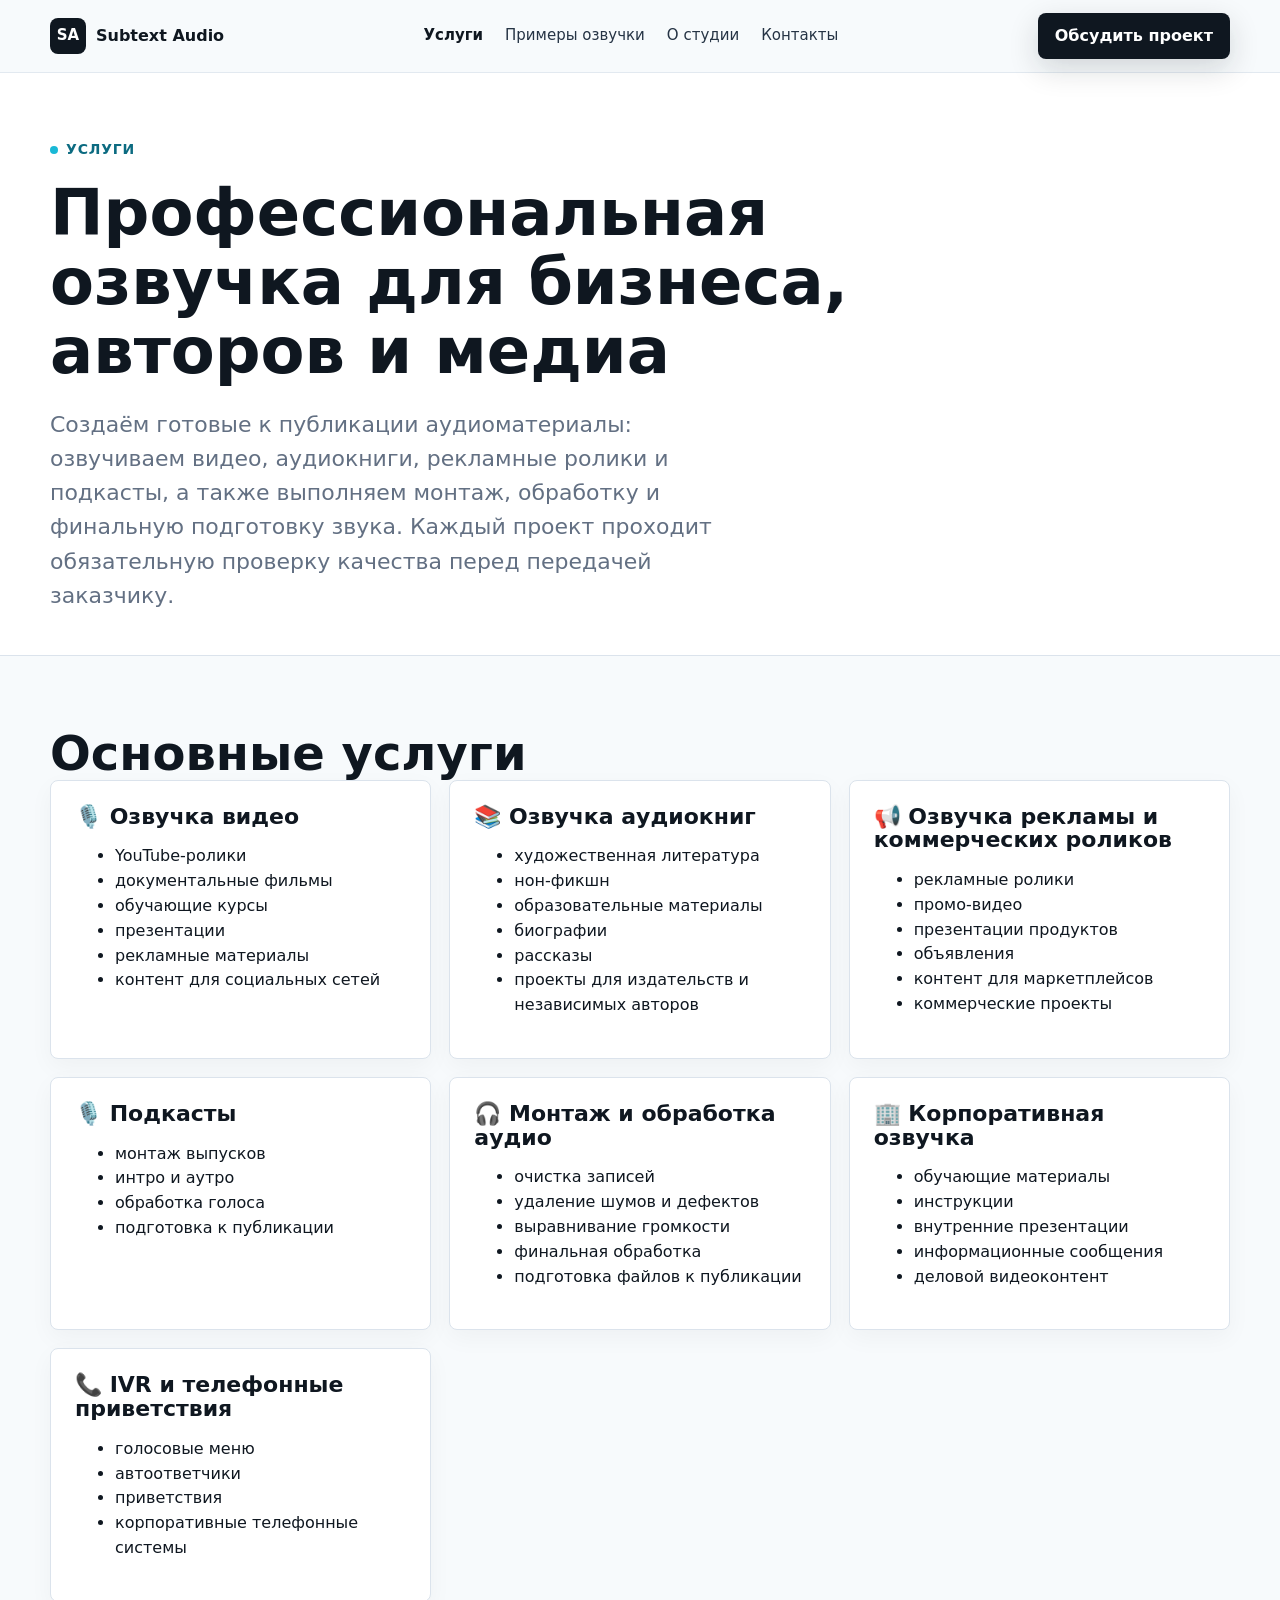
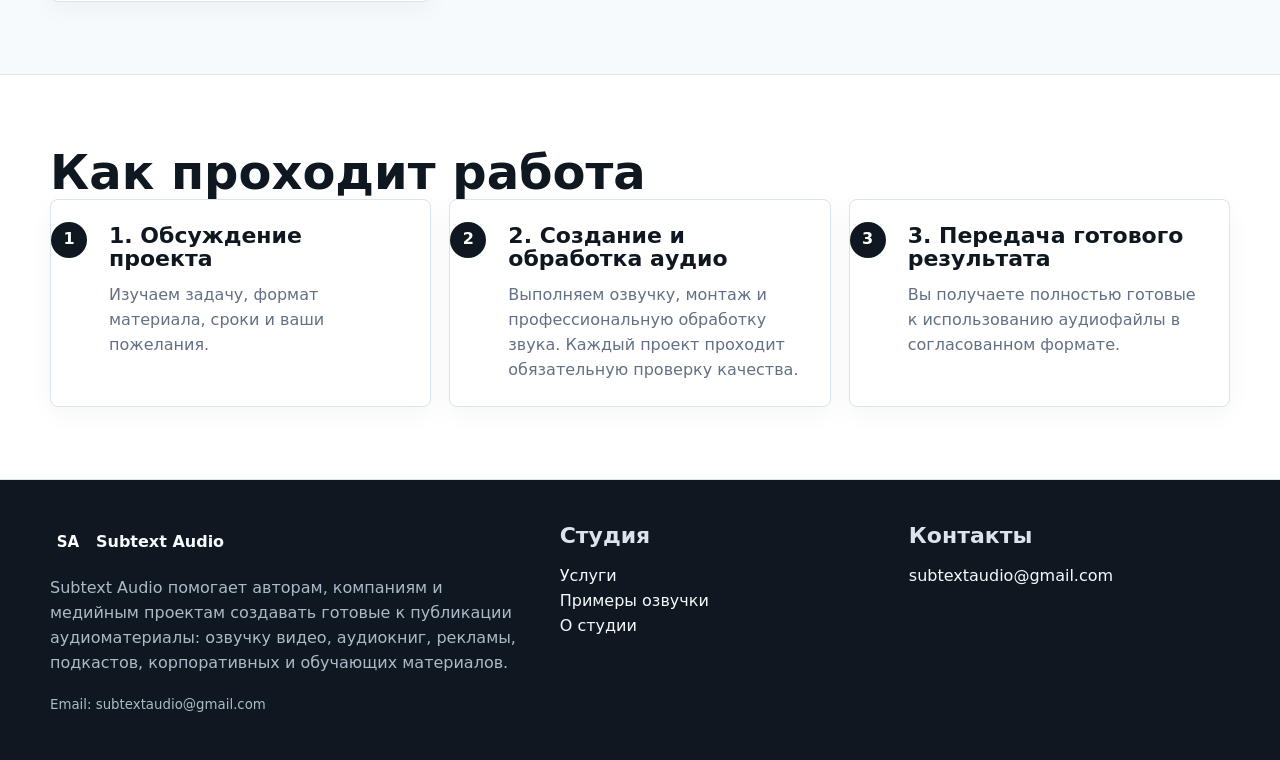
==== commit cd756de7: "Finalize Russian-only site structure and updated voice demos Co-authored-by: Cursor <cursoragent@cur" ====
--- a/index.html
+++ b/index.html
@@ -1,56 +1,14 @@
 ﻿<!doctype html>
-<html lang="en">
+<html lang="ru">
 <head>
   <meta charset="utf-8">
   <meta name="viewport" content="width=device-width, initial-scale=1">
-  <title>Subtext Audio | AI Voiceover, Audio Production & Localization</title>
-  <meta name="description" content="Publication-ready AI voiceover, audio production and localization for YouTube, podcasts, business video and multilingual projects—with human oversight and editorial quality control.">
-  <meta name="robots" content="index, follow">
-  <meta property="og:title" content="Subtext Audio | AI Voiceover, Audio Production & Localization">
-  <meta property="og:description" content="Publication-ready AI voiceover, audio production and localization for YouTube, podcasts, business video and multilingual projects—with human oversight and editorial quality control.">
-  <meta property="og:type" content="website">
-  <meta property="og:site_name" content="Subtext Audio">
-  <link rel="icon" href="assets/images/subtext-audio-mark.svg" type="image/svg+xml">
-  <link rel="stylesheet" href="assets/css/style.css">
+  <meta http-equiv="refresh" content="0; url=ru/services/index.html">
+  <link rel="canonical" href="ru/services/index.html">
+  <title>Subtext Audio</title>
+  <script>location.replace('ru/services/index.html');</script>
 </head>
 <body>
-<a class="skip-link" href="#main">Skip to content</a>
-<header class="site-header">
-  <div class="container navbar">
-    <a class="brand" href="index.html" aria-label="Subtext Audio home"><span class="brand-mark">SA</span><span>Subtext Audio</span></a>
-    <button class="menu-toggle" type="button" data-menu-toggle aria-expanded="false">Menu</button>
-    <nav class="nav-links" data-nav-links aria-label="Main navigation">
-      <a href="services/index.html">Services</a>
-      <a href="voice-demos/index.html">Voice Demos</a>
-      <a href="portfolio/index.html">Portfolio</a>
-      <a href="about/index.html">About</a>
-      <a href="contact/index.html">Contact</a>
-    </nav>
-    <div class="nav-actions">
-      <a class="lang-link" href="ru/index.html">RU</a>
-      <a class="button button-primary" href="contact/index.html#brief">Discuss your project</a>
-    </div>
-  </div>
-</header>
-<main id="main"><section class="hero"><div class="container hero-grid"><div><p class="eyebrow">Subtext Audio</p><h1>Publication-ready AI voiceover, audio production and localization.</h1><p class="lede">We produce polished voice and audio for YouTube, podcasts, business videos, corporate materials and multilingual projects—using AI-assisted production refined through human oversight and editorial quality control.</p><div class="hero-actions"><a class="button button-primary" href="voice-demos/index.html">Listen to voice samples</a><a class="button button-secondary" href="contact/index.html#brief">Discuss your project</a></div><div class="trust-row"><span class="pill">EN / RU projects</span><span class="pill">Human oversight &amp; editorial QC</span><span class="pill">YouTube, podcasts, localization</span></div></div><div class="sound-panel"><div class="screen"><div><p class="eyebrow">Publication-ready sound</p><h3>Script -> Voice -> Edit -> Deliver</h3></div><div class="wave" aria-hidden="true"><span></span><span></span><span></span><span></span><span></span><span></span><span></span><span></span><span></span></div><div class="panel-meta"><div><strong>8+</strong><span>voice samples</span></div><div><strong>RU/EN</strong><span>languages</span></div><div><strong>SR</strong><span>planned</span></div></div></div></div></div></section>
-<section class="section"><div class="container"><div class="section-head"><div><p class="eyebrow">Services</p><h2>One production process for voice, audio production and localization.</h2></div><p>For creators, producers and companies who need dependable audio quality, clear delivery and thoughtful AI voiceover.</p></div><div class="grid grid-3"><article class="card service-card"><span class="tag">AI Voiceover</span><h3>Natural narration for video and audio content</h3><p>AI voiceover with direction, editing and publication-ready delivery.</p><a class="link-arrow" href="services/index.html">Explore services</a></article><article class="card service-card"><span class="tag">Audio Production</span><h3>Clean, edited and mastered sound</h3><p>Editing, mixing and loudness-ready masters prepared for publication.</p><a class="link-arrow" href="services/index.html">Explore services</a></article><article class="card service-card"><span class="tag">Localization</span><h3>Adapt content across languages</h3><p>Script adaptation, multilingual voiceover and audio delivery for RU, EN and planned SR workflows.</p><a class="link-arrow" href="services/index.html">Explore services</a></article></div></div></section>
-<section class="section band"><div class="container"><div class="section-head"><div><p class="eyebrow">Voice samples</p><h2>Hear the range and quality before you brief a project.</h2></div><a class="button button-secondary" href="voice-demos/index.html">All voice samples</a></div><div class="grid grid-2"><article class="card audio-card"><h3>Documentary Narration</h3><p>Measured, cinematic narration suited to documentary and long-form storytelling.</p><audio controls preload="none" src="assets/audio/documentary-narration-bill-northern-sea.mp3"></audio><div class="meta"><span>EN</span><span>Documentary</span><span>Premium</span><span>Bill</span><span>0:39</span></div></article><article class="card audio-card"><h3>YouTube Voiceover</h3><p>Engaged, clear delivery for intros, explainers and channel content.</p><audio controls preload="none" src="assets/audio/youtube-voiceover-liam-history-intro.mp3"></audio><div class="meta"><span>EN</span><span>YouTube</span><span>Engaged</span><span>Liam</span><span>0:30</span></div></article><article class="card audio-card"><h3>E-Learning Narration</h3><p>Clear, steady instructional delivery for courses, onboarding and training.</p><audio controls preload="none" src="assets/audio/e-learning-narration-matilda-learning-plan.mp3"></audio><div class="meta"><span>EN</span><span>E-learning</span><span>Calm</span><span>Matilda</span><span>0:34</span></div></article><article class="card audio-card"><h3>Corporate Presentation</h3><p>Confident, structured narration for presentations and corporate communications.</p><audio controls preload="none" src="assets/audio/corporate-presentation-matilda-strategy.mp3"></audio><div class="meta"><span>EN</span><span>Business</span><span>Structured</span><span>Matilda</span><span>0:33</span></div></article></div></div></section>
-<section class="section"><div class="container"><div class="section-head"><div><p class="eyebrow">Process</p><h2>A clear path from brief to publication-ready audio.</h2></div></div><div class="grid grid-3 steps"><article class="card step"><h3>Brief</h3><p>Share your script, target language, use case, timeline and reference material.</p></article><article class="card step"><h3>Voice and production</h3><p>Select voice and style, produce with AI-assisted production, then edit, clean and master under human oversight.</p></article><article class="card step"><h3>Delivery</h3><p>Receive publication-ready files with revisions handled and format notes included.</p></article></div></div></section>
-<section class="section band"><div class="container"><div class="section-head"><div><p class="eyebrow">Cases</p><h2>Typical project formats across our core services.</h2></div><a class="button button-secondary" href="portfolio/index.html">View portfolio</a></div><div class="grid grid-3"><article class="card"><span class="tag">YouTube</span><h3>Documentary narration</h3><p>Script review, AI voiceover, editing and a publication-ready master.</p></article><article class="card"><span class="tag">Localization</span><h3>RU to EN adaptation sample</h3><p>Translation adaptation, voice direction and multilingual audio delivery.</p></article><article class="card"><span class="tag">Podcast</span><h3>Episode cleanup and intro</h3><p>Raw audio cleanup, structural edit, intro/outro production and loudness pass.</p></article></div></div></section>
-<section class="section"><div class="container grid grid-2"><div><p class="eyebrow">About</p><h2>Founded by Andrey Bizimov, shaped by 15 years in radio and audio production.</h2><p class="lede">Subtext Audio brings together broadcast experience, weekly advertising audio production, more than a decade of editing practice and current AI voiceover production—delivered with editorial quality control for remote international projects.</p></div><div class="card"><h3>Ready to discuss your project?</h3><p>Share your brief by email at subtextaudio@gmail.com, or use the contact form to outline your project details.</p><a class="button button-primary" href="contact/index.html#brief">Discuss your project</a></div></div></section></main>
-<footer class="footer">
-  <div class="container footer-grid">
-    <div>
-      <a class="brand" href="index.html"><span class="brand-mark">SA</span><span>Subtext Audio</span></a>
-      <p>Publication-ready AI voiceover, audio production and localization for YouTube, podcasts, business video and multilingual projects.</p>
-      <small>Email: subtextaudio@gmail.com · Available for international remote audio projects.</small>
-    </div>
-    <div><h3>Studio</h3><p><a href="services/index.html">Services</a><br><a href="voice-demos/index.html">Voice Demos</a><br><a href="portfolio/index.html">Portfolio</a></p></div>
-    <div><h3>Contact</h3><p>subtextaudio@gmail.com<br>Telegram: available on request</p></div>
-  </div>
-</footer>
-<script src="assets/js/main.js"></script>
+  <p><a href="ru/services/index.html">Перейти на сайт Subtext Audio</a></p>
 </body>
 </html>
-
-
